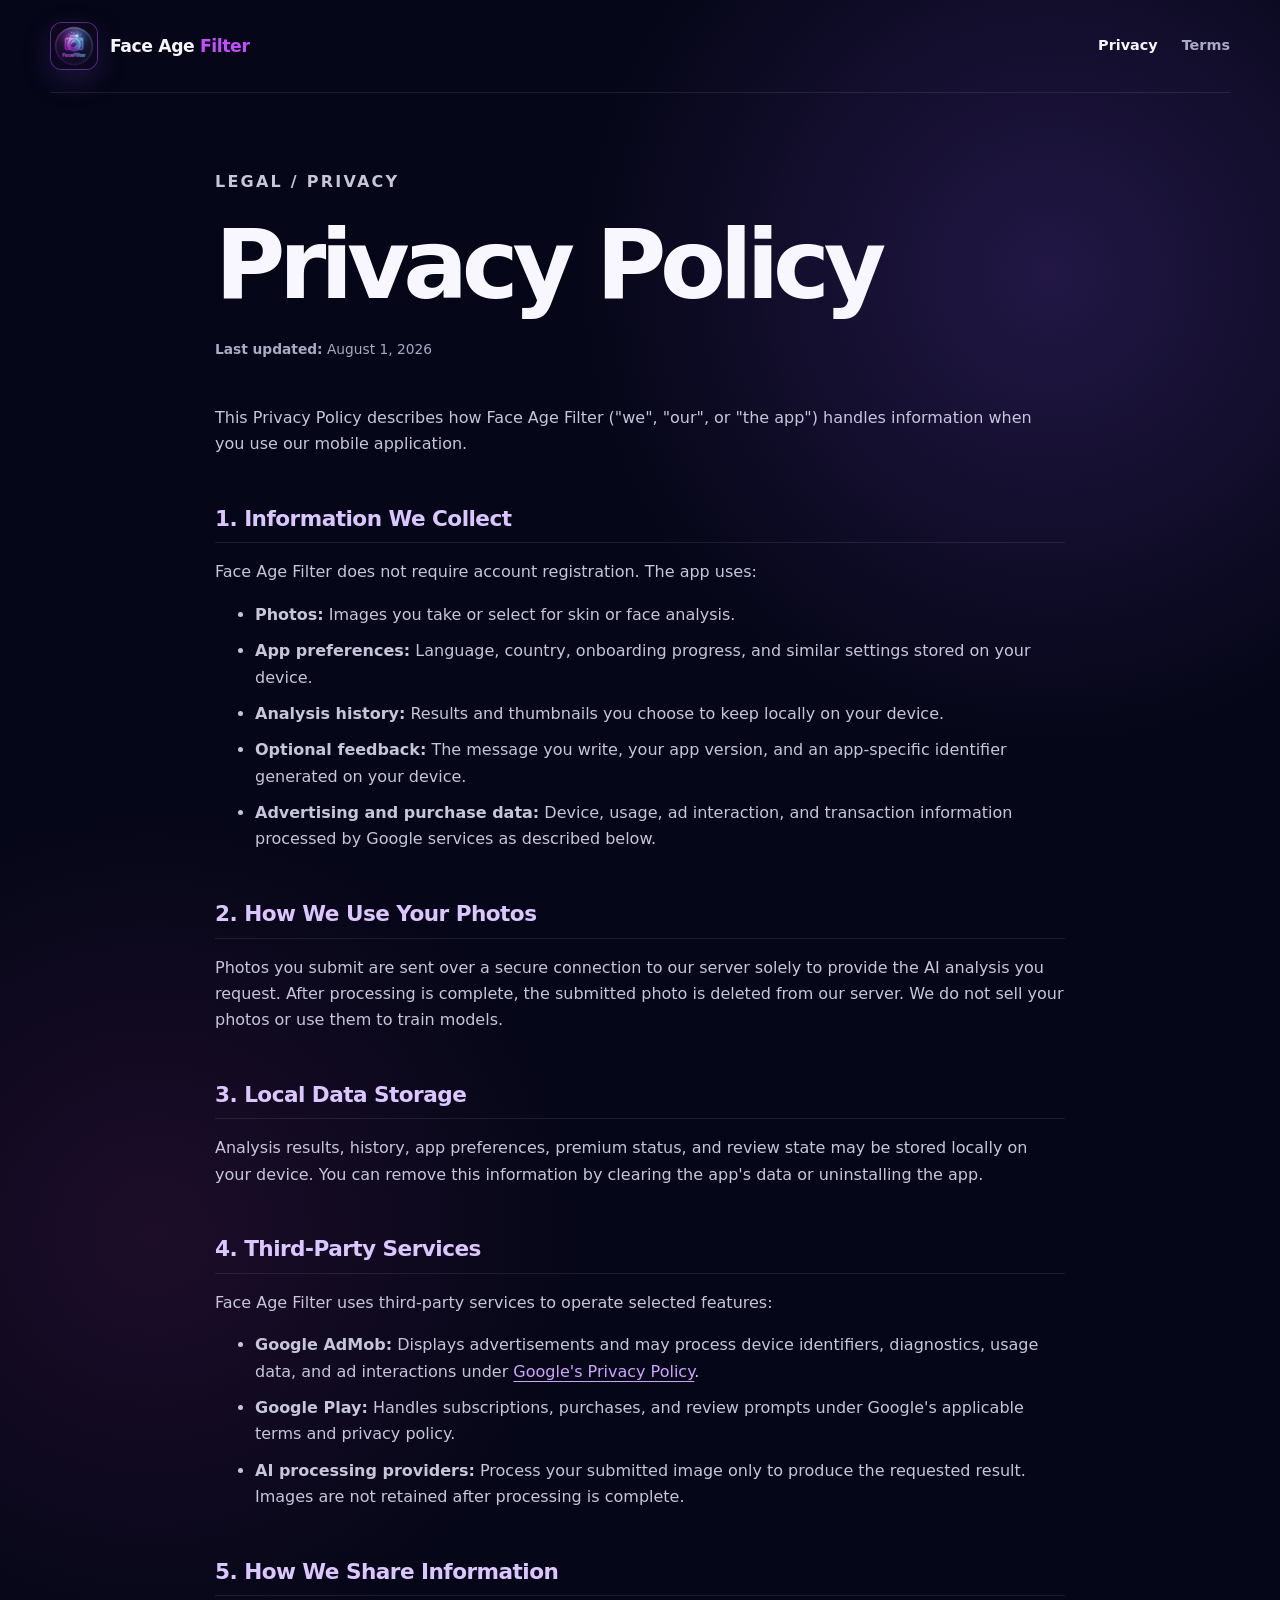
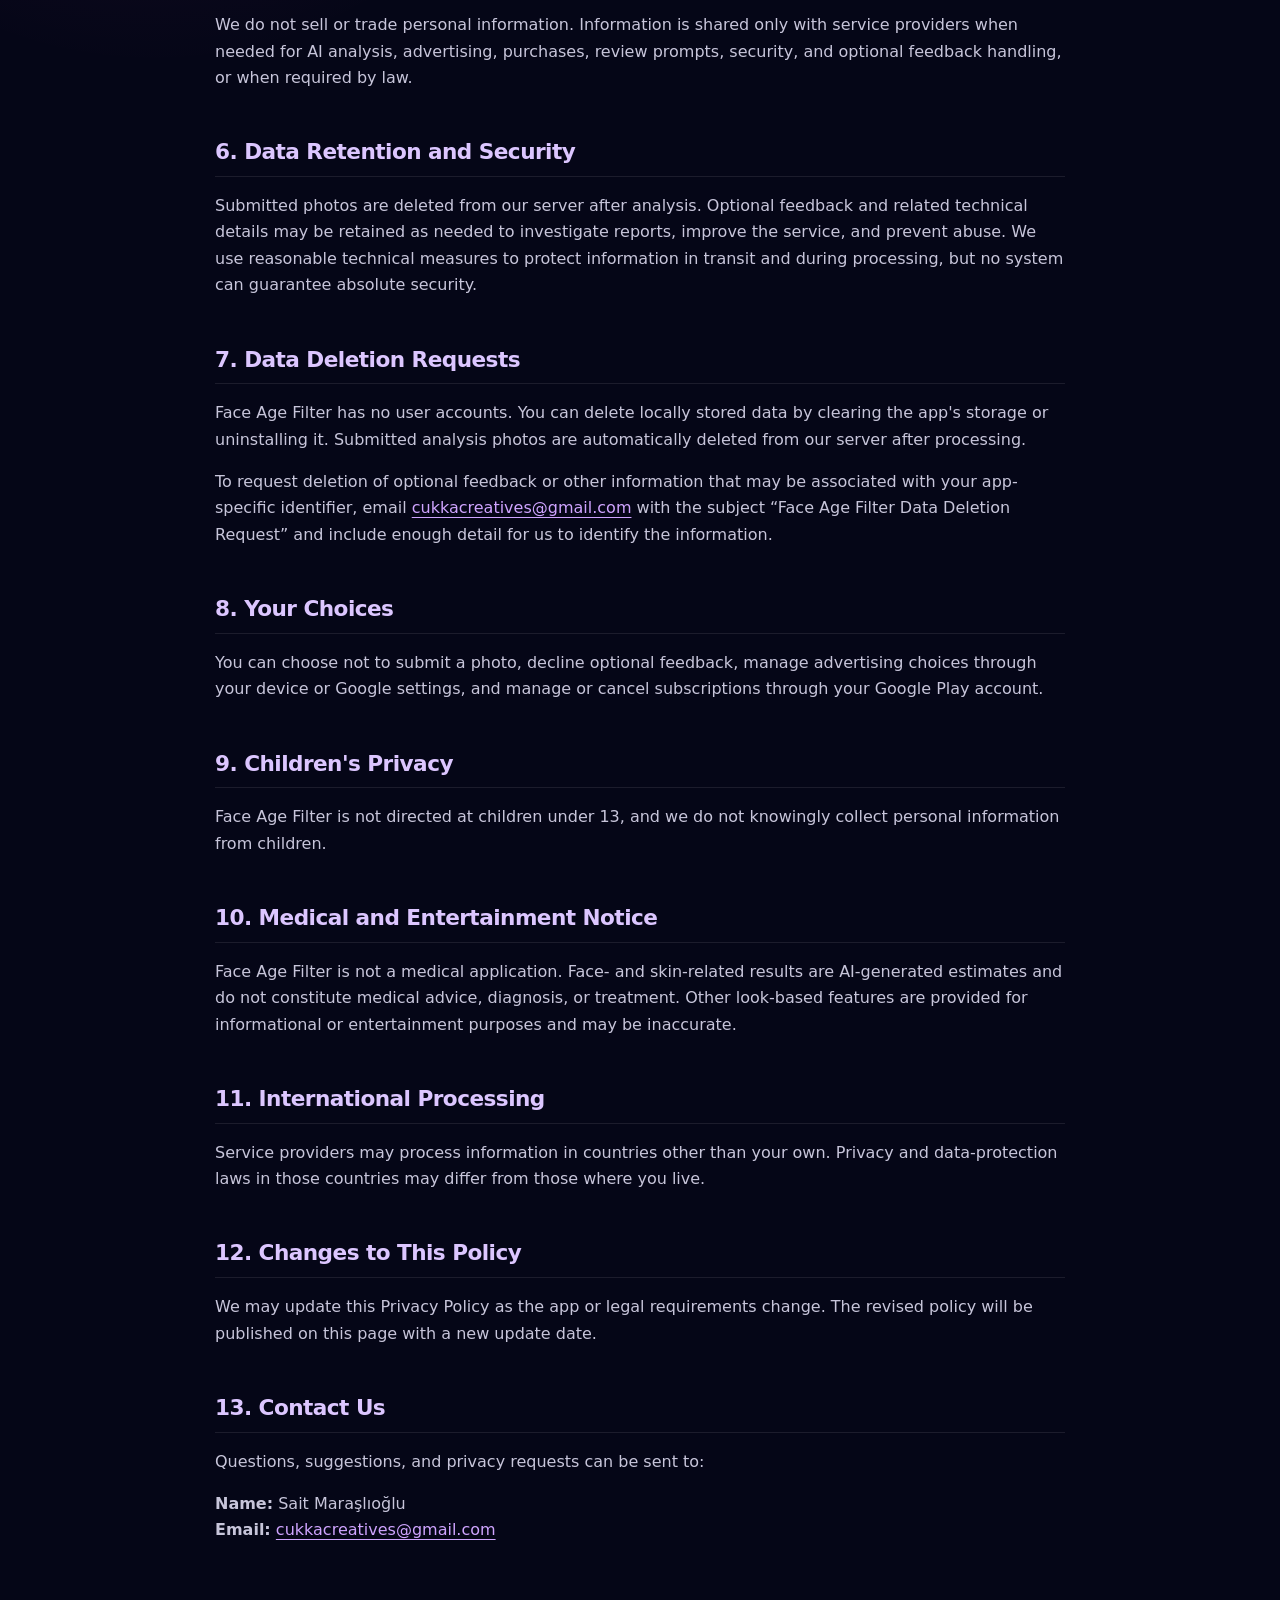
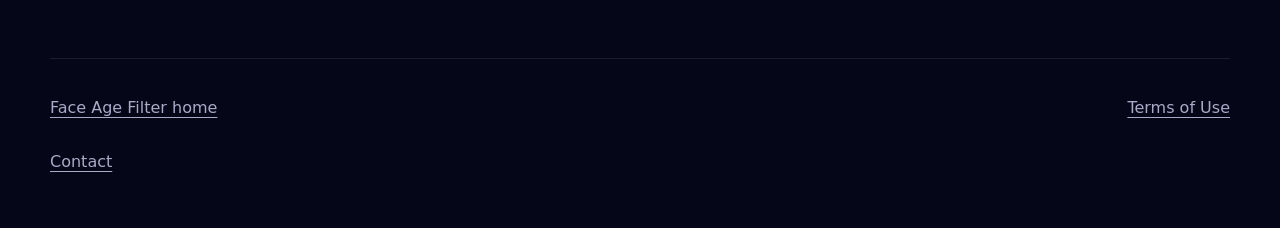
==== privacy-policy.html @ 60242095 "Add files via upload" ====
<!doctype html>
<html lang="en">
<head>
  <meta charset="utf-8" />
  <meta name="viewport" content="width=device-width, initial-scale=1" />
  <meta name="description" content="Face Age Filter privacy policy." />
  <meta name="theme-color" content="#050617" />
  <title>Face Age Filter — Privacy Policy</title>
  <link rel="icon" type="image/png" href="./facefilter_logo.png" />
  <link rel="stylesheet" href="./styles.css" />
</head>
<body>
  <header class="site-header">
    <a class="brand" href="./" aria-label="Face Age Filter home">
      <span class="brand-mark"><img src="./facefilter_logo.png" alt="" width="48" height="48" /></span>
      <span>Face Age <strong>Filter</strong></span>
    </a>
    <nav aria-label="Legal">
      <a aria-current="page" href="./privacy-policy.html">Privacy</a>
      <a href="./terms-of-use.html">Terms</a>
    </nav>
  </header>

  <main class="legal">
    <p class="eyebrow">LEGAL / PRIVACY</p>
    <h1>Privacy Policy</h1>
    <p class="updated"><strong>Last updated:</strong> August 1, 2026</p>

    <p>
      This Privacy Policy describes how Face Age Filter ("we", "our", or "the app")
      handles information when you use our mobile application.
    </p>

    <h2>1. Information We Collect</h2>
    <p>Face Age Filter does not require account registration. The app uses:</p>
    <ul>
      <li><strong>Photos:</strong> Images you take or select for skin or face analysis.</li>
      <li><strong>App preferences:</strong> Language, country, onboarding progress, and similar settings stored on your device.</li>
      <li><strong>Analysis history:</strong> Results and thumbnails you choose to keep locally on your device.</li>
      <li><strong>Optional feedback:</strong> The message you write, your app version, and an app-specific identifier generated on your device.</li>
      <li><strong>Advertising and purchase data:</strong> Device, usage, ad interaction, and transaction information processed by Google services as described below.</li>
    </ul>

    <h2>2. How We Use Your Photos</h2>
    <p>
      Photos you submit are sent over a secure connection to our server solely
      to provide the AI analysis you request. After processing is complete, the
      submitted photo is deleted from our server. We do not sell your photos or
      use them to train models.
    </p>

    <h2>3. Local Data Storage</h2>
    <p>
      Analysis results, history, app preferences, premium status, and review
      state may be stored locally on your device. You can remove this
      information by clearing the app's data or uninstalling the app.
    </p>

    <h2>4. Third-Party Services</h2>
    <p>Face Age Filter uses third-party services to operate selected features:</p>
    <ul>
      <li>
        <strong>Google AdMob:</strong> Displays advertisements and may process
        device identifiers, diagnostics, usage data, and ad interactions under
        <a href="https://policies.google.com/privacy" target="_blank" rel="noopener noreferrer">Google's Privacy Policy</a>.
      </li>
      <li>
        <strong>Google Play:</strong> Handles subscriptions, purchases, and
        review prompts under Google's applicable terms and privacy policy.
      </li>
      <li>
        <strong>AI processing providers:</strong> Process your submitted image
        only to produce the requested result. Images are not retained after
        processing is complete.
      </li>
    </ul>

    <h2>5. How We Share Information</h2>
    <p>
      We do not sell or trade personal information. Information is shared only
      with service providers when needed for AI analysis, advertising,
      purchases, review prompts, security, and optional feedback handling, or
      when required by law.
    </p>

    <h2>6. Data Retention and Security</h2>
    <p>
      Submitted photos are deleted from our server after analysis. Optional
      feedback and related technical details may be retained as needed to
      investigate reports, improve the service, and prevent abuse. We use
      reasonable technical measures to protect information in transit and
      during processing, but no system can guarantee absolute security.
    </p>

    <h2 id="data-deletion">7. Data Deletion Requests</h2>
    <p>
      Face Age Filter has no user accounts. You can delete locally stored data by
      clearing the app's storage or uninstalling it. Submitted analysis photos
      are automatically deleted from our server after processing.
    </p>
    <p>
      To request deletion of optional feedback or other information that may be
      associated with your app-specific identifier, email
      <a href="mailto:cukkacreatives@gmail.com?subject=Face%20Age%20Filter%20Data%20Deletion%20Request">cukkacreatives@gmail.com</a>
      with the subject “Face Age Filter Data Deletion Request” and include enough
      detail for us to identify the information.
    </p>

    <h2>8. Your Choices</h2>
    <p>
      You can choose not to submit a photo, decline optional feedback, manage
      advertising choices through your device or Google settings, and manage or
      cancel subscriptions through your Google Play account.
    </p>

    <h2>9. Children's Privacy</h2>
    <p>
      Face Age Filter is not directed at children under 13, and we do not knowingly
      collect personal information from children.
    </p>

    <h2>10. Medical and Entertainment Notice</h2>
    <p>
      Face Age Filter is not a medical application. Face- and skin-related results are
      AI-generated estimates and do not constitute medical advice, diagnosis,
      or treatment. Other look-based features are provided for informational
      or entertainment purposes and may be inaccurate.
    </p>

    <h2>11. International Processing</h2>
    <p>
      Service providers may process information in countries other than your
      own. Privacy and data-protection laws in those countries may differ from
      those where you live.
    </p>

    <h2>12. Changes to This Policy</h2>
    <p>
      We may update this Privacy Policy as the app or legal requirements change.
      The revised policy will be published on this page with a new update date.
    </p>

    <h2>13. Contact Us</h2>
    <p>
      Questions, suggestions, and privacy requests can be sent to:
    </p>
    <p>
      <strong>Name:</strong> Sait Maraşlıoğlu<br />
      <strong>Email:</strong> <a href="mailto:cukkacreatives@gmail.com">cukkacreatives@gmail.com</a>
    </p>
  </main>

  <footer>
    <a href="./">Face Age Filter home</a>
    <a href="./terms-of-use.html">Terms of Use</a>
    <a href="mailto:cukkacreatives@gmail.com">Contact</a>
  </footer>
</body>
</html>
---- styles.css ----
:root {
  color-scheme: dark;
  --color-background: #050617;
  --color-background-soft: #080a20;
  --color-surface: #0b0d24;
  --color-surface-raised: #11142e;
  --color-surface-bright: #171a39;
  --color-text: #f8f7ff;
  --color-text-muted: #aaa9c8;
  --color-violet: #965cff;
  --color-purple: #c64dff;
  --color-pink: #f14bcb;
  --color-cyan: #27dceb;
  --color-line: #342a61;
  --color-line-soft: rgb(255 255 255 / 9%);
  --gradient-brand: linear-gradient(120deg, var(--color-violet), var(--color-purple) 48%, var(--color-pink));
  --gradient-text: linear-gradient(100deg, #b47cff, #ef5bd0 68%, #ff81dc);
  --gradient-surface: linear-gradient(145deg, rgb(23 26 57 / 92%), rgb(11 13 36 / 96%));
  --radius-small: 12px;
  --radius-medium: 20px;
  --radius-large: 28px;
  --radius-pill: 999px;
  --shadow-card: 0 24px 80px rgb(0 0 0 / 28%);
  --shadow-brand: 0 18px 52px rgb(150 92 255 / 26%);
  --page-width: 1180px;
  --font-display: Inter, ui-sans-serif, system-ui, -apple-system, BlinkMacSystemFont, "Segoe UI", sans-serif;
  --transition-fast: 180ms ease;
}

* {
  box-sizing: border-box;
}

html {
  background: var(--color-background);
  scroll-behavior: smooth;
}

body {
  min-height: 100vh;
  margin: 0;
  color: var(--color-text);
  background:
    radial-gradient(circle at 82% 8%, rgb(150 92 255 / 20%), transparent 30rem),
    radial-gradient(circle at 12% 36%, rgb(241 75 203 / 10%), transparent 27rem),
    var(--color-background);
  font-family: var(--font-display);
  line-height: 1.65;
}

body::before {
  position: fixed;
  z-index: -1;
  inset: 0;
  background-image:
    linear-gradient(rgb(255 255 255 / 2.5%) 1px, transparent 1px),
    linear-gradient(90deg, rgb(255 255 255 / 2.5%) 1px, transparent 1px);
  background-size: 56px 56px;
  mask-image: linear-gradient(to bottom, black, transparent 72%);
  content: "";
  pointer-events: none;
}

a {
  color: inherit;
  text-underline-offset: 4px;
}

a:hover {
  color: var(--color-cyan);
}

a:focus-visible {
  outline: 3px solid var(--color-cyan);
  outline-offset: 4px;
}

.site-header,
main,
footer {
  width: min(calc(100% - 40px), var(--page-width));
  margin-inline: auto;
}

.site-header {
  display: flex;
  align-items: center;
  justify-content: space-between;
  gap: 28px;
  padding: 22px 0;
  border-bottom: 1px solid var(--color-line-soft);
}

.brand {
  display: inline-flex;
  align-items: center;
  gap: 12px;
  color: var(--color-text);
  font-size: 1.08rem;
  font-weight: 760;
  letter-spacing: -0.025em;
  text-decoration: none;
}

.brand strong {
  color: var(--color-purple);
}

.brand-mark {
  display: grid;
  overflow: hidden;
  width: 48px;
  height: 48px;
  border: 1px solid rgb(198 77 255 / 38%);
  border-radius: var(--radius-small);
  place-items: center;
  background: linear-gradient(145deg, rgb(198 77 255 / 20%), rgb(39 220 235 / 9%));
  box-shadow: 0 10px 30px rgb(150 92 255 / 18%);
}

.brand-mark img {
  width: 100%;
  height: 100%;
  object-fit: cover;
}

nav,
.footer-links {
  display: flex;
  flex-wrap: wrap;
  gap: 24px;
}

nav a,
.footer-links a {
  color: var(--color-text-muted);
  font-size: 0.9rem;
  font-weight: 650;
  text-decoration: none;
}

nav a[aria-current="page"] {
  color: var(--color-text);
}

main {
  padding: 58px 0 78px;
}

.hero {
  position: relative;
  display: grid;
  grid-template-columns: minmax(0, 1.04fr) minmax(360px, 0.76fr);
  gap: clamp(50px, 8vw, 100px);
  align-items: center;
  min-height: 650px;
  padding: clamp(48px, 7vw, 86px);
  border: 1px solid var(--color-line-soft);
  border-radius: var(--radius-large);
  background:
    radial-gradient(circle at 85% 28%, rgb(198 77 255 / 15%), transparent 20rem),
    linear-gradient(135deg, rgb(17 20 46 / 98%), rgb(7 8 28 / 96%));
  box-shadow: var(--shadow-card);
}

.hero::after {
  position: absolute;
  right: 8%;
  bottom: -1px;
  left: 8%;
  height: 1px;
  background: var(--gradient-brand);
  box-shadow: 0 0 24px rgb(198 77 255 / 60%);
  content: "";
}

.hero-copy,
.hero-visual {
  position: relative;
  z-index: 1;
}

.eyebrow {
  display: inline-flex;
  align-items: center;
  gap: 9px;
  margin: 0 0 20px;
  color: #d9bfff;
  font-size: 0.76rem;
  font-weight: 800;
  letter-spacing: 0.14em;
  text-transform: uppercase;
}

.eyebrow > span {
  width: 7px;
  height: 7px;
  border-radius: var(--radius-pill);
  background: var(--color-cyan);
  box-shadow: 0 0 12px var(--color-cyan);
}

h1,
h2,
h3,
p {
  overflow-wrap: break-word;
}

h1,
h2,
h3 {
  line-height: 1.05;
}

h1 {
  max-width: 700px;
  margin: 0;
  font-size: clamp(3.35rem, 7.3vw, 6.8rem);
  font-weight: 820;
  letter-spacing: -0.07em;
}

h1 span,
.intro h2 span,
.notice h2 span {
  color: transparent;
  background: var(--gradient-text);
  background-clip: text;
  -webkit-background-clip: text;
}

.lede {
  max-width: 650px;
  margin: 28px 0 32px;
  color: var(--color-text-muted);
  font-size: clamp(1.03rem, 2vw, 1.2rem);
}

.hero-actions {
  display: flex;
  flex-wrap: wrap;
  gap: 24px;
  align-items: center;
}

.button {
  display: inline-flex;
  align-items: center;
  gap: 12px;
  min-height: 58px;
  padding: 11px 22px;
  border: 0;
  border-radius: var(--radius-small);
  color: var(--color-text);
  background: var(--gradient-brand);
  box-shadow: var(--shadow-brand);
  font-size: 1rem;
  font-weight: 760;
  line-height: 1.15;
  text-decoration: none;
}

.button:hover {
  color: var(--color-text);
  box-shadow: 0 20px 58px rgb(198 77 255 / 38%);
  transform: translateY(-2px);
}

.button small {
  display: block;
  margin-bottom: 2px;
  font-size: 0.58rem;
  font-weight: 700;
  letter-spacing: 0.08em;
}

.button-icon {
  font-size: 1.4rem;
}

.text-link {
  color: var(--color-text-muted);
  font-size: 0.92rem;
  font-weight: 700;
  text-decoration: none;
}

.text-link span {
  margin-left: 6px;
  color: var(--color-cyan);
}

.hero-note {
  display: flex;
  flex-wrap: wrap;
  gap: 8px 10px;
  margin: 24px 0 0;
  color: #777796;
  font-size: 0.78rem;
}

.hero-note span {
  color: var(--color-cyan);
}

.hero-visual {
  display: grid;
  place-items: center;
}

.visual-glow {
  position: absolute;
  width: 88%;
  aspect-ratio: 1;
  border-radius: 50%;
  background: var(--gradient-brand);
  filter: blur(70px);
  opacity: 0.23;
}

.scan-card {
  position: relative;
  width: min(100%, 390px);
  padding: 16px;
  border: 1px solid rgb(255 255 255 / 13%);
  border-radius: var(--radius-large);
  background: rgb(11 13 36 / 84%);
  box-shadow: 0 34px 90px rgb(0 0 0 / 40%);
  backdrop-filter: blur(18px);
}

.scan-card-top,
.result-row {
  display: flex;
  align-items: center;
  justify-content: space-between;
  gap: 16px;
}

.scan-card-top {
  padding: 4px 5px 14px;
  color: var(--color-text-muted);
  font-size: 0.68rem;
  font-weight: 800;
  letter-spacing: 0.12em;
}

.live-dot {
  padding: 4px 8px;
  border-radius: var(--radius-pill);
  color: var(--color-cyan);
  background: rgb(39 220 235 / 9%);
}

.portrait-frame {
  position: relative;
  display: grid;
  overflow: hidden;
  aspect-ratio: 1;
  border-radius: var(--radius-medium);
  place-items: center;
  background:
    radial-gradient(circle, rgb(198 77 255 / 16%), transparent 64%),
    var(--color-background);
}

.portrait-frame img {
  width: 96%;
  height: 96%;
  object-fit: cover;
}

.scan-line {
  position: absolute;
  left: 8%;
  width: 84%;
  height: 2px;
  border-radius: var(--radius-pill);
  background: linear-gradient(90deg, transparent, var(--color-cyan), transparent);
  box-shadow: 0 0 18px 3px rgb(39 220 235 / 45%);
}

.focus-corner {
  position: absolute;
  width: 42px;
  height: 42px;
  border-color: var(--color-purple);
}

.focus-one {
  top: 10%;
  left: 10%;
  border-top: 2px solid;
  border-left: 2px solid;
  border-radius: var(--radius-small) 0 0;
}

.focus-two {
  top: 10%;
  right: 10%;
  border-top: 2px solid;
  border-right: 2px solid;
  border-radius: 0 var(--radius-small) 0 0;
}

.focus-three {
  right: 10%;
  bottom: 10%;
  border-right: 2px solid;
  border-bottom: 2px solid;
  border-radius: 0 0 var(--radius-small);
}

.focus-four {
  bottom: 10%;
  left: 10%;
  border-bottom: 2px solid;
  border-left: 2px solid;
  border-radius: 0 0 0 var(--radius-small);
}

.result-row {
  padding: 16px 6px 4px;
}

.result-row div {
  display: grid;
}

.result-row small {
  color: #777796;
  font-size: 0.58rem;
  font-weight: 760;
  letter-spacing: 0.1em;
}

.result-row strong {
  color: var(--color-text);
  font-size: 2.15rem;
  line-height: 1.15;
}

.result-row b {
  color: var(--color-cyan);
  font-size: 0.9rem;
}

.floating-chip {
  position: absolute;
  z-index: 2;
  padding: 9px 13px;
  border: 1px solid rgb(255 255 255 / 12%);
  border-radius: var(--radius-pill);
  color: var(--color-text);
  background: rgb(17 20 46 / 84%);
  box-shadow: var(--shadow-card);
  font-size: 0.72rem;
  font-weight: 700;
  backdrop-filter: blur(12px);
}

.chip-top {
  top: 8%;
  right: -8%;
}

.chip-bottom {
  bottom: 12%;
  left: -10%;
  color: var(--color-cyan);
}

.intro {
  display: grid;
  grid-template-columns: minmax(0, 1.2fr) minmax(280px, 0.8fr);
  gap: 52px;
  align-items: end;
  padding: 108px 0 40px;
}

.intro h2,
.notice h2,
.premium-band h2 {
  margin: 0;
  font-size: clamp(2.25rem, 5vw, 4.2rem);
  font-weight: 790;
  letter-spacing: -0.055em;
}

.intro > p,
.notice > p {
  margin: 0;
  color: var(--color-text-muted);
  font-size: 1.02rem;
}

.feature-grid {
  display: grid;
  grid-template-columns: repeat(3, 1fr);
  gap: 18px;
}

.feature-card {
  min-height: 250px;
  padding: 28px;
  border: 1px solid var(--color-line-soft);
  border-radius: var(--radius-medium);
  background: var(--gradient-surface);
  box-shadow: 0 14px 44px rgb(0 0 0 / 16%);
}

.feature-card-large {
  display: grid;
  grid-column: span 2;
  grid-template-columns: 0.56fr 1fr;
  gap: 32px;
  align-items: center;
  background:
    radial-gradient(circle at 20% 45%, rgb(150 92 255 / 22%), transparent 13rem),
    var(--gradient-surface);
}

.feature-icon {
  display: grid;
  width: 58px;
  height: 58px;
  margin-bottom: 38px;
  border: 1px solid rgb(198 77 255 / 32%);
  border-radius: var(--radius-small);
  place-items: center;
  color: #e8d2ff;
  background: rgb(150 92 255 / 13%);
  font-size: 1.1rem;
  font-weight: 790;
}

.feature-card-large .feature-icon {
  width: 150px;
  height: 150px;
  margin: 0;
  border-radius: var(--radius-large);
  color: transparent;
  background: var(--gradient-brand);
  background-clip: text;
  -webkit-background-clip: text;
  font-size: 5rem;
  box-shadow: inset 0 0 50px rgb(150 92 255 / 12%);
}

.feature-kicker {
  margin: 0 0 10px;
  color: var(--color-cyan);
  font-size: 0.68rem;
  font-weight: 800;
  letter-spacing: 0.12em;
}

.feature-card h3 {
  margin: 0 0 12px;
  font-size: 1.42rem;
  letter-spacing: -0.035em;
}

.feature-card p:last-child {
  margin: 0;
  color: var(--color-text-muted);
  font-size: 0.94rem;
}

.premium-band,
.notice {
  display: grid;
  grid-template-columns: minmax(0, 1fr) auto;
  gap: 36px;
  align-items: center;
  margin-top: 72px;
  padding: 38px;
  border: 1px solid rgb(198 77 255 / 22%);
  border-radius: var(--radius-large);
  background:
    radial-gradient(circle at 10% 50%, rgb(241 75 203 / 12%), transparent 18rem),
    var(--gradient-surface);
}

.premium-band > div {
  display: flex;
  gap: 24px;
  align-items: center;
}

.premium-icon {
  display: grid;
  flex: 0 0 auto;
  width: 68px;
  height: 68px;
  border-radius: var(--radius-medium);
  place-items: center;
  color: #f5d1ff;
  background: var(--gradient-brand);
  box-shadow: var(--shadow-brand);
  font-size: 1.8rem;
}

.premium-band h2 {
  font-size: clamp(1.7rem, 3.5vw, 2.8rem);
}

.button-secondary {
  min-height: 50px;
  padding-inline: 20px;
  border: 1px solid rgb(255 255 255 / 15%);
  background: rgb(255 255 255 / 6%);
  box-shadow: none;
  white-space: nowrap;
}

.notice {
  grid-template-columns: minmax(300px, 0.9fr) minmax(0, 1fr);
  margin-top: 24px;
  border-color: var(--color-line-soft);
  background: rgb(11 13 36 / 70%);
}

.notice .eyebrow {
  margin-bottom: 12px;
}

.notice h2 {
  font-size: clamp(1.9rem, 4vw, 3.25rem);
}

.legal {
  max-width: 850px;
  padding-top: 76px;
  padding-bottom: 98px;
}

.legal h1 {
  margin: 0 0 22px;
  font-size: clamp(3.2rem, 8vw, 6rem);
  font-weight: 820;
  letter-spacing: -0.065em;
}

.legal h2 {
  margin: 50px 0 14px;
  padding-bottom: 12px;
  border-bottom: 1px solid var(--color-line-soft);
  color: #dcc6ff;
  font-size: 1.35rem;
  letter-spacing: -0.025em;
}

.legal p,
.legal li {
  color: #c7c5da;
  font-size: 1rem;
}

.legal .updated {
  margin-bottom: 44px;
  color: var(--color-text-muted);
  font-size: 0.86rem;
}

.legal li + li {
  margin-top: 10px;
}

.legal a {
  color: #cfa4ff;
}

footer {
  display: grid;
  grid-template-columns: 1fr auto;
  gap: 28px 48px;
  padding: 36px 0 52px;
  border-top: 1px solid var(--color-line-soft);
  color: var(--color-text-muted);
}

.footer-brand p {
  margin: 10px 0 0;
  font-size: 0.86rem;
}

.footer-links {
  align-items: center;
  justify-content: flex-end;
}

.copyright {
  grid-column: 1 / -1;
  margin: 0;
  color: #696984;
  font-size: 0.78rem;
}

@media (max-width: 900px) {
  .hero {
    grid-template-columns: 1fr;
  }

  .hero-visual {
    width: min(100%, 470px);
    margin-inline: auto;
  }

  .feature-grid {
    grid-template-columns: repeat(2, 1fr);
  }

  .feature-card-large {
    grid-column: span 2;
  }
}

@media (max-width: 680px) {
  .site-header,
  main,
  footer {
    width: min(calc(100% - 28px), var(--page-width));
  }

  .site-header,
  footer {
    align-items: flex-start;
    grid-template-columns: 1fr;
  }

  .site-header {
    flex-direction: column;
  }

  nav,
  .footer-links {
    gap: 16px;
    justify-content: flex-start;
  }

  main {
    padding-top: 28px;
  }

  .hero {
    min-height: auto;
    padding: 32px 22px;
  }

  h1 {
    font-size: clamp(3rem, 16vw, 4.6rem);
  }

  .hero-visual {
    display: none;
  }

  .intro,
  .feature-grid,
  .premium-band,
  .notice {
    grid-template-columns: 1fr;
  }

  .intro {
    gap: 18px;
    padding-top: 78px;
  }

  .feature-card-large {
    grid-column: span 1;
    grid-template-columns: 1fr;
  }

  .feature-card-large .feature-icon {
    width: 110px;
    height: 110px;
    font-size: 3.6rem;
  }

  .premium-band,
  .notice {
    padding: 28px 22px;
  }

  .premium-band > div {
    align-items: flex-start;
    flex-direction: column;
  }

  .button-secondary {
    width: 100%;
    justify-content: center;
  }
}

@media (prefers-reduced-motion: no-preference) {
  .button,
  .feature-card {
    transition: transform var(--transition-fast), border-color var(--transition-fast), box-shadow var(--transition-fast);
  }

  .feature-card:hover {
    border-color: rgb(198 77 255 / 34%);
    box-shadow: 0 20px 60px rgb(0 0 0 / 24%);
    transform: translateY(-4px);
  }

  .scan-line {
    animation: scan 3.2s ease-in-out infinite;
  }

  .floating-chip {
    animation: float 4s ease-in-out infinite;
  }

  .chip-bottom {
    animation-delay: -2s;
  }
}

@keyframes scan {
  0%,
  100% {
    top: 18%;
  }

  50% {
    top: 82%;
  }
}

@keyframes float {
  0%,
  100% {
    transform: translateY(0);
  }

  50% {
    transform: translateY(-8px);
  }
}
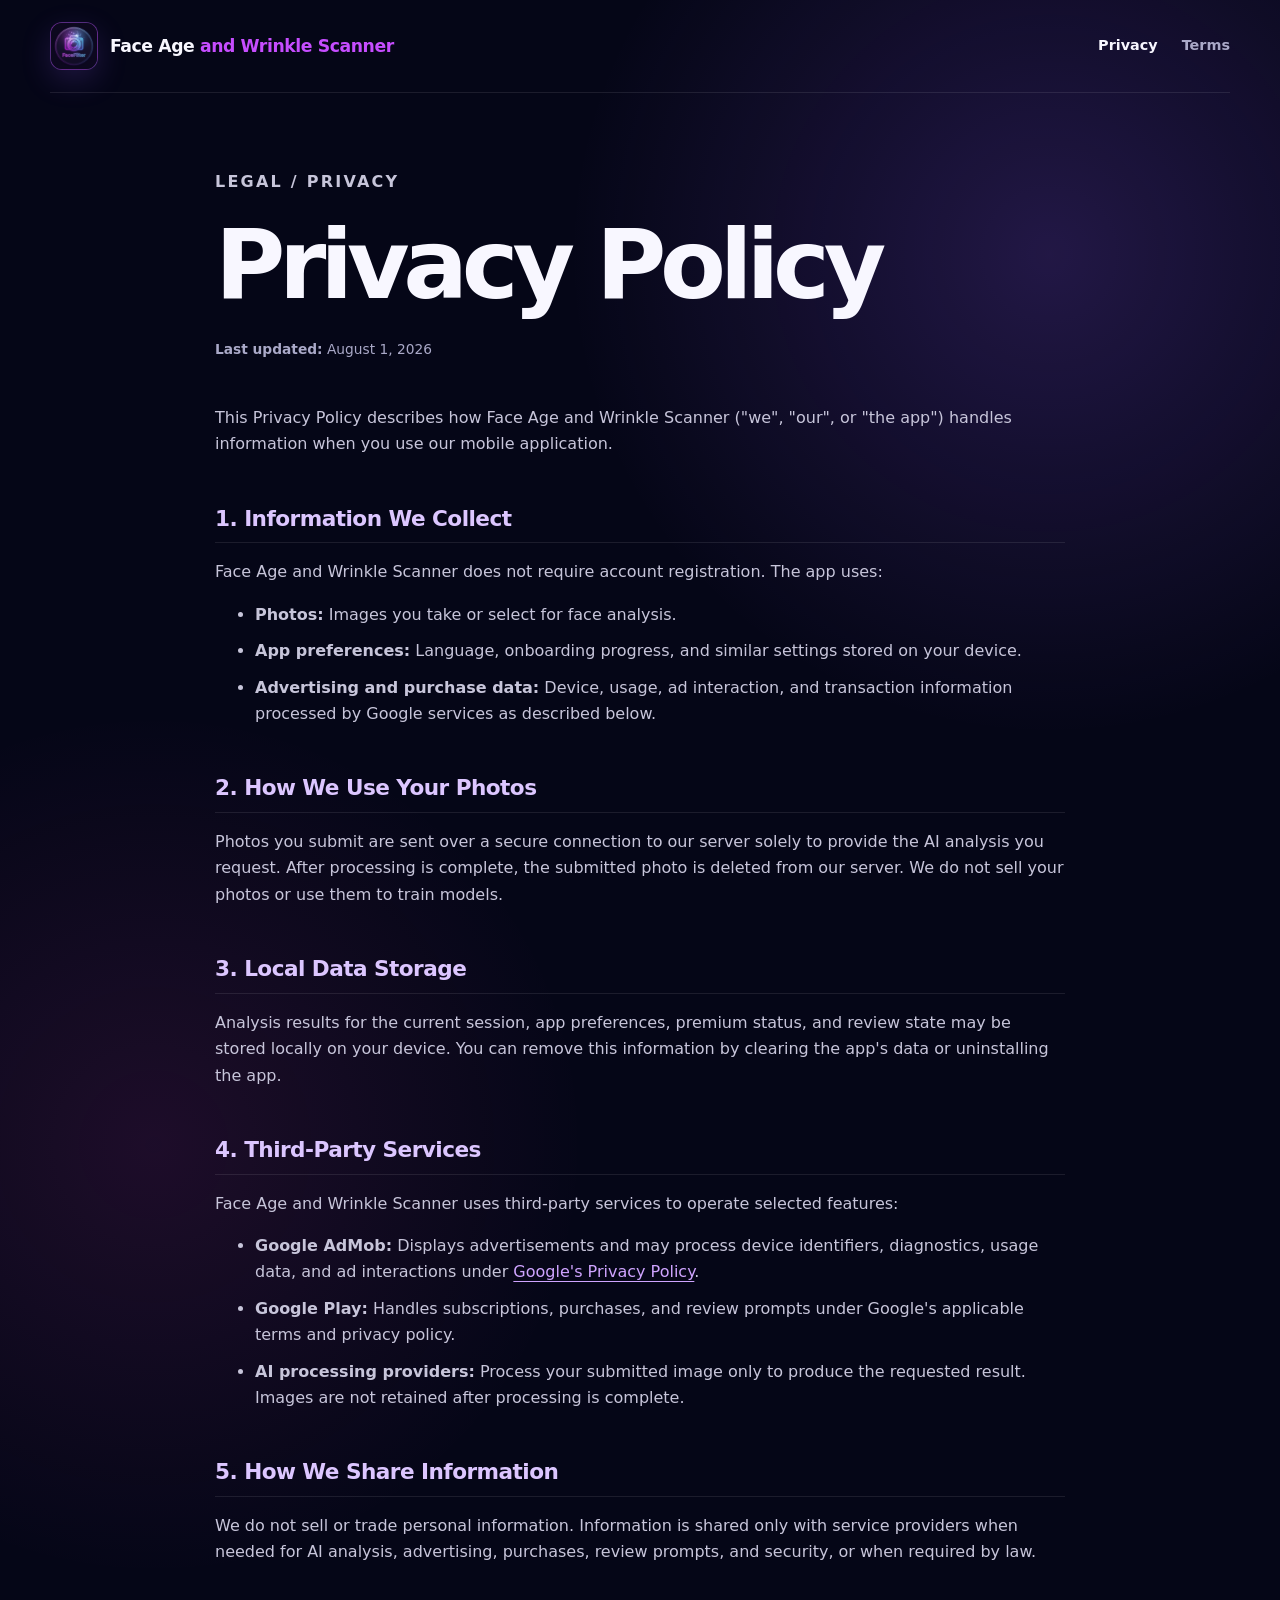
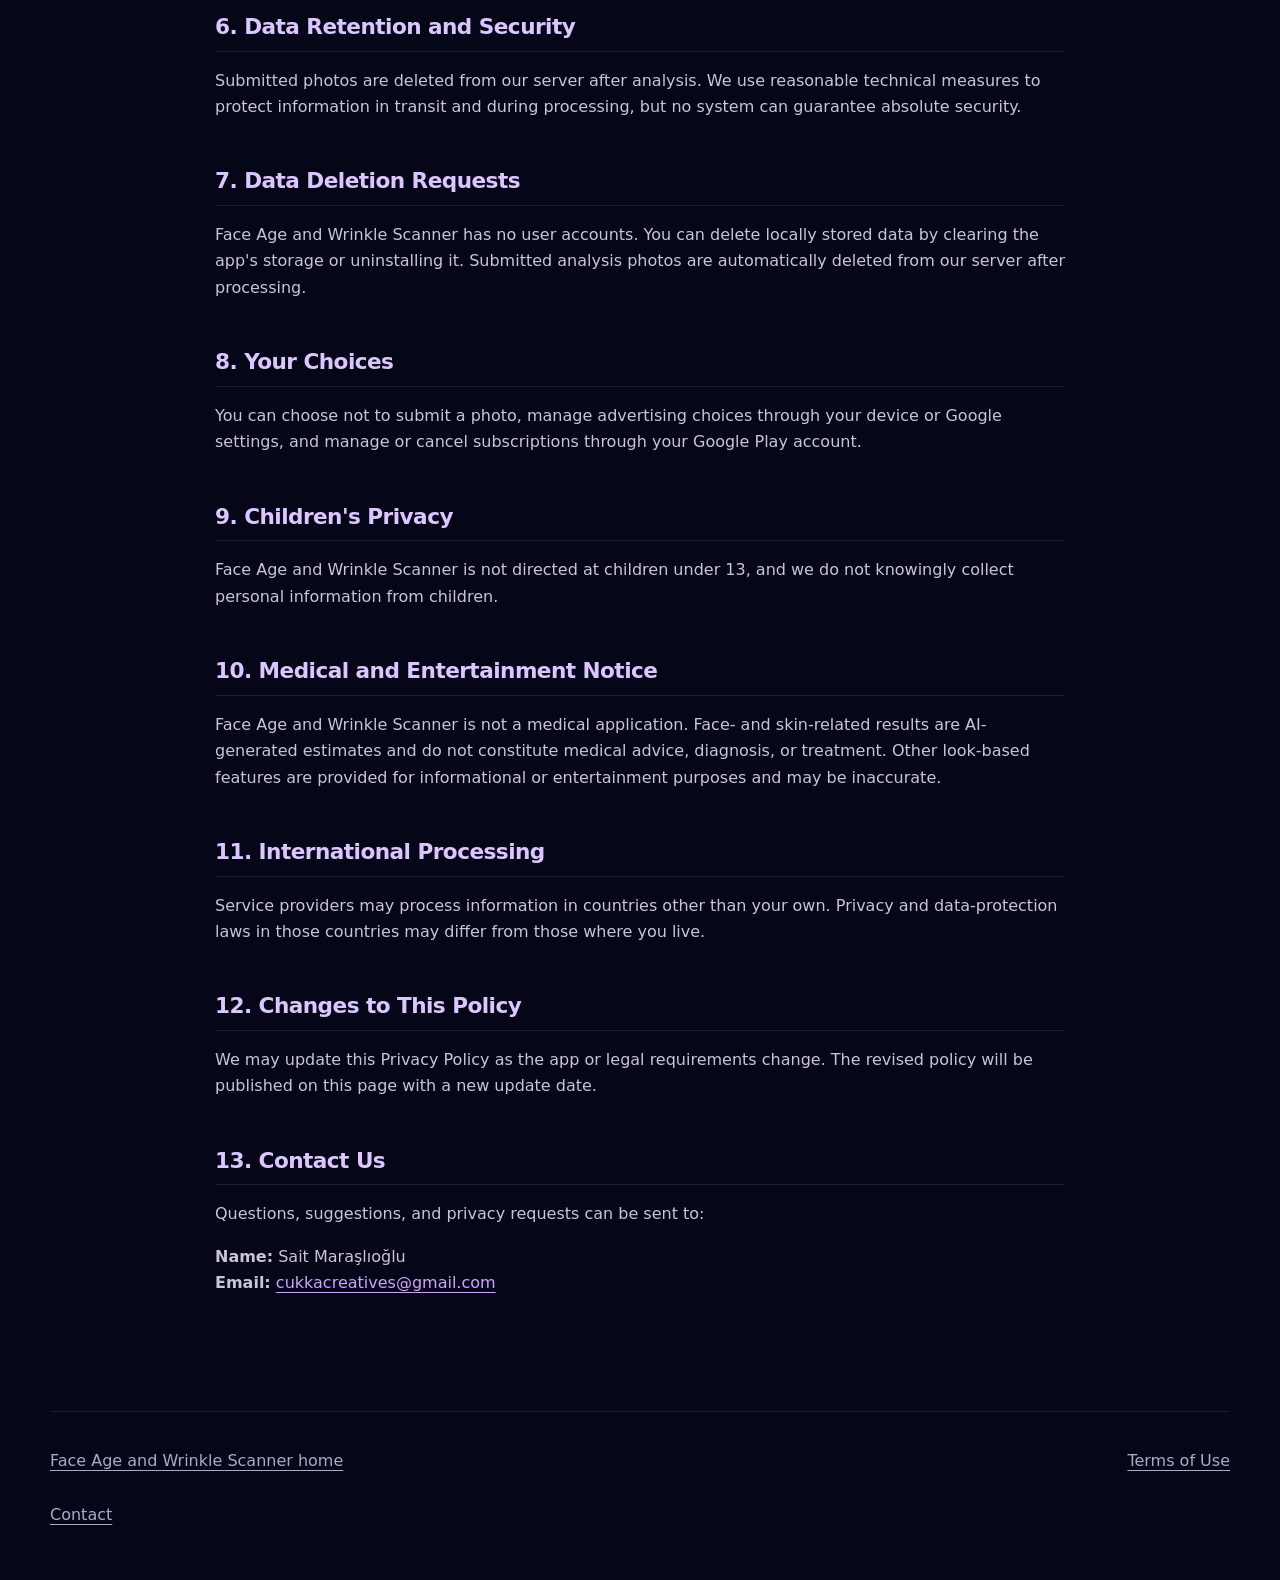
==== commit 722b117a: "Add files via upload" ====
--- a/privacy-policy.html
+++ b/privacy-policy.html
@@ -3,17 +3,17 @@
 <head>
   <meta charset="utf-8" />
   <meta name="viewport" content="width=device-width, initial-scale=1" />
-  <meta name="description" content="Face Age Filter privacy policy." />
+  <meta name="description" content="Face Age and Wrinkle Scanner privacy policy." />
   <meta name="theme-color" content="#050617" />
-  <title>Face Age Filter — Privacy Policy</title>
-  <link rel="icon" type="image/png" href="./facefilter_logo.png" />
+  <title>Face Age and Wrinkle Scanner — Privacy Policy</title>
+  <link rel="icon" type="image/png" href="./faceage_logo.png" />
   <link rel="stylesheet" href="./styles.css" />
 </head>
 <body>
   <header class="site-header">
-    <a class="brand" href="./" aria-label="Face Age Filter home">
-      <span class="brand-mark"><img src="./facefilter_logo.png" alt="" width="48" height="48" /></span>
-      <span>Face Age <strong>Filter</strong></span>
+    <a class="brand" href="./" aria-label="Face Age and Wrinkle Scanner home">
+      <span class="brand-mark"><img src="./faceage_logo.png" alt="" width="48" height="48" /></span>
+      <span>Face Age <strong>and Wrinkle Scanner</strong></span>
     </a>
     <nav aria-label="Legal">
       <a aria-current="page" href="./privacy-policy.html">Privacy</a>
@@ -27,17 +27,15 @@
     <p class="updated"><strong>Last updated:</strong> August 1, 2026</p>
 
     <p>
-      This Privacy Policy describes how Face Age Filter ("we", "our", or "the app")
+      This Privacy Policy describes how Face Age and Wrinkle Scanner ("we", "our", or "the app")
       handles information when you use our mobile application.
     </p>
 
     <h2>1. Information We Collect</h2>
-    <p>Face Age Filter does not require account registration. The app uses:</p>
+    <p>Face Age and Wrinkle Scanner does not require account registration. The app uses:</p>
     <ul>
-      <li><strong>Photos:</strong> Images you take or select for skin or face analysis.</li>
-      <li><strong>App preferences:</strong> Language, country, onboarding progress, and similar settings stored on your device.</li>
-      <li><strong>Analysis history:</strong> Results and thumbnails you choose to keep locally on your device.</li>
-      <li><strong>Optional feedback:</strong> The message you write, your app version, and an app-specific identifier generated on your device.</li>
+      <li><strong>Photos:</strong> Images you take or select for face analysis.</li>
+      <li><strong>App preferences:</strong> Language, onboarding progress, and similar settings stored on your device.</li>
       <li><strong>Advertising and purchase data:</strong> Device, usage, ad interaction, and transaction information processed by Google services as described below.</li>
     </ul>
 
@@ -51,13 +49,13 @@
 
     <h2>3. Local Data Storage</h2>
     <p>
-      Analysis results, history, app preferences, premium status, and review
-      state may be stored locally on your device. You can remove this
+      Analysis results for the current session, app preferences, premium status,
+      and review state may be stored locally on your device. You can remove this
       information by clearing the app's data or uninstalling the app.
     </p>
 
     <h2>4. Third-Party Services</h2>
-    <p>Face Age Filter uses third-party services to operate selected features:</p>
+    <p>Face Age and Wrinkle Scanner uses third-party services to operate selected features:</p>
     <ul>
       <li>
         <strong>Google AdMob:</strong> Displays advertisements and may process
@@ -79,49 +77,40 @@
     <p>
       We do not sell or trade personal information. Information is shared only
       with service providers when needed for AI analysis, advertising,
-      purchases, review prompts, security, and optional feedback handling, or
+      purchases, review prompts, and security, or
       when required by law.
     </p>
 
     <h2>6. Data Retention and Security</h2>
     <p>
-      Submitted photos are deleted from our server after analysis. Optional
-      feedback and related technical details may be retained as needed to
-      investigate reports, improve the service, and prevent abuse. We use
+      Submitted photos are deleted from our server after analysis. We use
       reasonable technical measures to protect information in transit and
       during processing, but no system can guarantee absolute security.
     </p>
 
     <h2 id="data-deletion">7. Data Deletion Requests</h2>
     <p>
-      Face Age Filter has no user accounts. You can delete locally stored data by
+      Face Age and Wrinkle Scanner has no user accounts. You can delete locally stored data by
       clearing the app's storage or uninstalling it. Submitted analysis photos
       are automatically deleted from our server after processing.
-    </p>
-    <p>
-      To request deletion of optional feedback or other information that may be
-      associated with your app-specific identifier, email
-      <a href="mailto:cukkacreatives@gmail.com?subject=Face%20Age%20Filter%20Data%20Deletion%20Request">cukkacreatives@gmail.com</a>
-      with the subject “Face Age Filter Data Deletion Request” and include enough
-      detail for us to identify the information.
     </p>
 
     <h2>8. Your Choices</h2>
     <p>
-      You can choose not to submit a photo, decline optional feedback, manage
-      advertising choices through your device or Google settings, and manage or
+      You can choose not to submit a photo, manage advertising choices through
+      your device or Google settings, and manage or
       cancel subscriptions through your Google Play account.
     </p>
 
     <h2>9. Children's Privacy</h2>
     <p>
-      Face Age Filter is not directed at children under 13, and we do not knowingly
+      Face Age and Wrinkle Scanner is not directed at children under 13, and we do not knowingly
       collect personal information from children.
     </p>
 
     <h2>10. Medical and Entertainment Notice</h2>
     <p>
-      Face Age Filter is not a medical application. Face- and skin-related results are
+      Face Age and Wrinkle Scanner is not a medical application. Face- and skin-related results are
       AI-generated estimates and do not constitute medical advice, diagnosis,
       or treatment. Other look-based features are provided for informational
       or entertainment purposes and may be inaccurate.
@@ -151,7 +140,7 @@
   </main>
 
   <footer>
-    <a href="./">Face Age Filter home</a>
+    <a href="./">Face Age and Wrinkle Scanner home</a>
     <a href="./terms-of-use.html">Terms of Use</a>
     <a href="mailto:cukkacreatives@gmail.com">Contact</a>
   </footer>
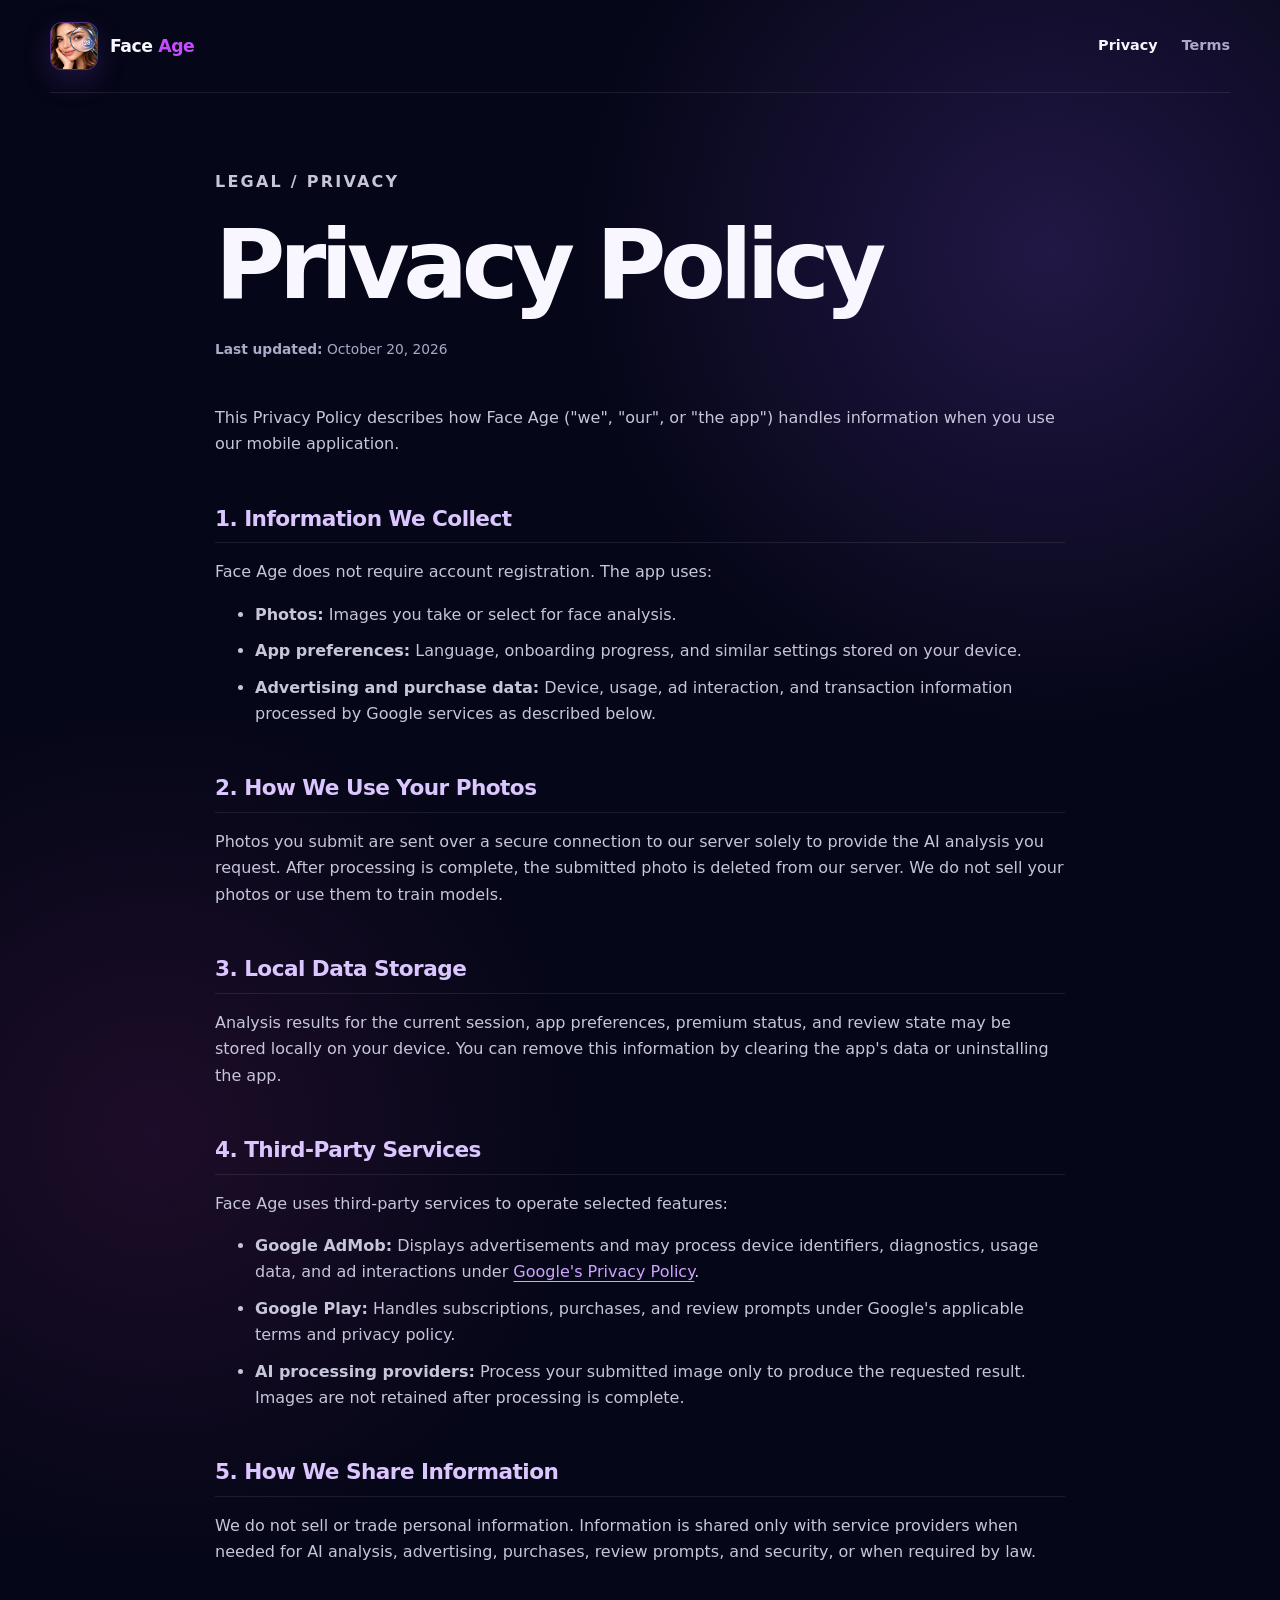
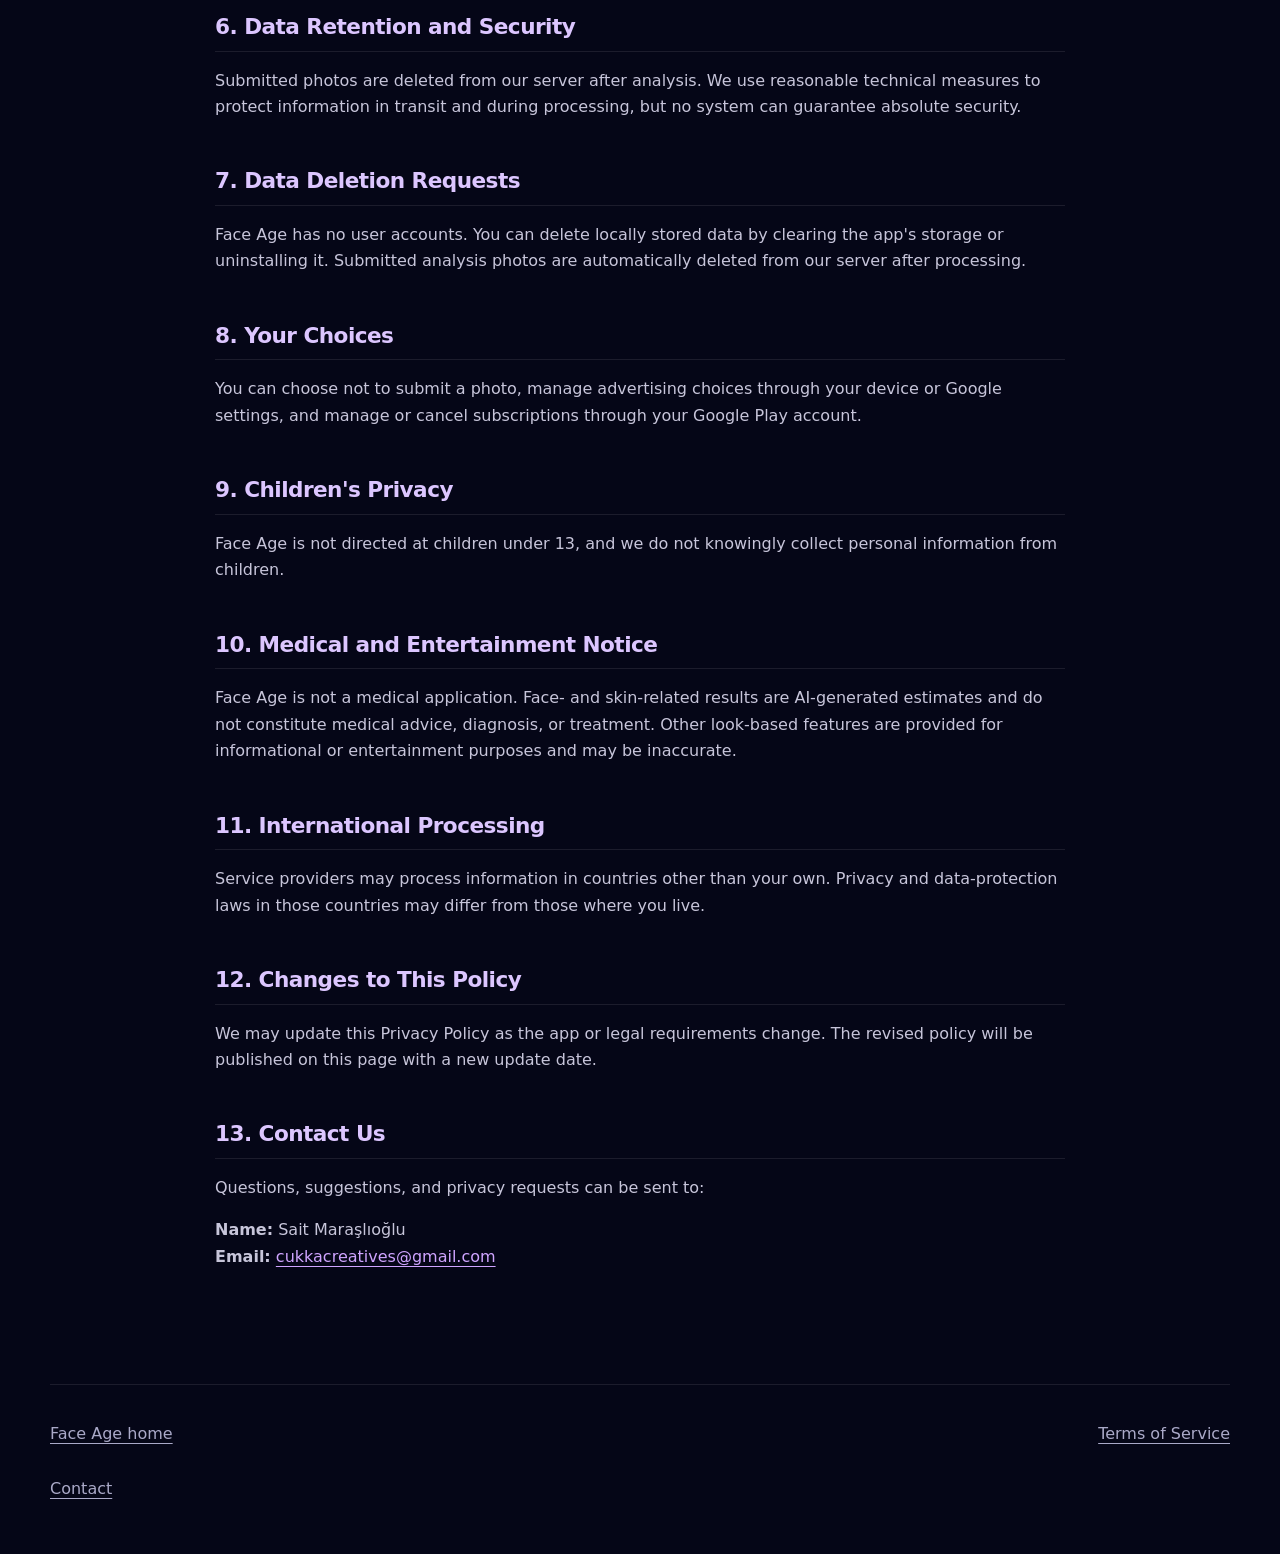
==== commit 768d30d9: "Add files via upload" ====
--- a/privacy-policy.html
+++ b/privacy-policy.html
@@ -3,36 +3,36 @@
 <head>
   <meta charset="utf-8" />
   <meta name="viewport" content="width=device-width, initial-scale=1" />
-  <meta name="description" content="Face Age and Wrinkle Scanner privacy policy." />
+  <meta name="description" content="Face Age privacy policy." />
   <meta name="theme-color" content="#050617" />
-  <title>Face Age and Wrinkle Scanner — Privacy Policy</title>
+  <title>Face Age — Privacy Policy</title>
   <link rel="icon" type="image/png" href="./faceage_logo.png" />
   <link rel="stylesheet" href="./styles.css" />
 </head>
 <body>
   <header class="site-header">
-    <a class="brand" href="./" aria-label="Face Age and Wrinkle Scanner home">
+    <a class="brand" href="./" aria-label="Face Age home">
       <span class="brand-mark"><img src="./faceage_logo.png" alt="" width="48" height="48" /></span>
-      <span>Face Age <strong>and Wrinkle Scanner</strong></span>
+      <span>Face <strong>Age</strong></span>
     </a>
     <nav aria-label="Legal">
       <a aria-current="page" href="./privacy-policy.html">Privacy</a>
-      <a href="./terms-of-use.html">Terms</a>
+      <a href="./terms-of-service.html">Terms</a>
     </nav>
   </header>
 
   <main class="legal">
     <p class="eyebrow">LEGAL / PRIVACY</p>
     <h1>Privacy Policy</h1>
-    <p class="updated"><strong>Last updated:</strong> August 1, 2026</p>
+    <p class="updated"><strong>Last updated:</strong> October 20, 2026</p>
 
     <p>
-      This Privacy Policy describes how Face Age and Wrinkle Scanner ("we", "our", or "the app")
+      This Privacy Policy describes how Face Age ("we", "our", or "the app")
       handles information when you use our mobile application.
     </p>
 
     <h2>1. Information We Collect</h2>
-    <p>Face Age and Wrinkle Scanner does not require account registration. The app uses:</p>
+    <p>Face Age does not require account registration. The app uses:</p>
     <ul>
       <li><strong>Photos:</strong> Images you take or select for face analysis.</li>
       <li><strong>App preferences:</strong> Language, onboarding progress, and similar settings stored on your device.</li>
@@ -55,7 +55,7 @@
     </p>
 
     <h2>4. Third-Party Services</h2>
-    <p>Face Age and Wrinkle Scanner uses third-party services to operate selected features:</p>
+    <p>Face Age uses third-party services to operate selected features:</p>
     <ul>
       <li>
         <strong>Google AdMob:</strong> Displays advertisements and may process
@@ -90,7 +90,7 @@
 
     <h2 id="data-deletion">7. Data Deletion Requests</h2>
     <p>
-      Face Age and Wrinkle Scanner has no user accounts. You can delete locally stored data by
+      Face Age has no user accounts. You can delete locally stored data by
       clearing the app's storage or uninstalling it. Submitted analysis photos
       are automatically deleted from our server after processing.
     </p>
@@ -104,13 +104,13 @@
 
     <h2>9. Children's Privacy</h2>
     <p>
-      Face Age and Wrinkle Scanner is not directed at children under 13, and we do not knowingly
+      Face Age is not directed at children under 13, and we do not knowingly
       collect personal information from children.
     </p>
 
     <h2>10. Medical and Entertainment Notice</h2>
     <p>
-      Face Age and Wrinkle Scanner is not a medical application. Face- and skin-related results are
+      Face Age is not a medical application. Face- and skin-related results are
       AI-generated estimates and do not constitute medical advice, diagnosis,
       or treatment. Other look-based features are provided for informational
       or entertainment purposes and may be inaccurate.
@@ -140,8 +140,8 @@
   </main>
 
   <footer>
-    <a href="./">Face Age and Wrinkle Scanner home</a>
-    <a href="./terms-of-use.html">Terms of Use</a>
+    <a href="./">Face Age home</a>
+    <a href="./terms-of-service.html">Terms of Service</a>
     <a href="mailto:cukkacreatives@gmail.com">Contact</a>
   </footer>
 </body>
